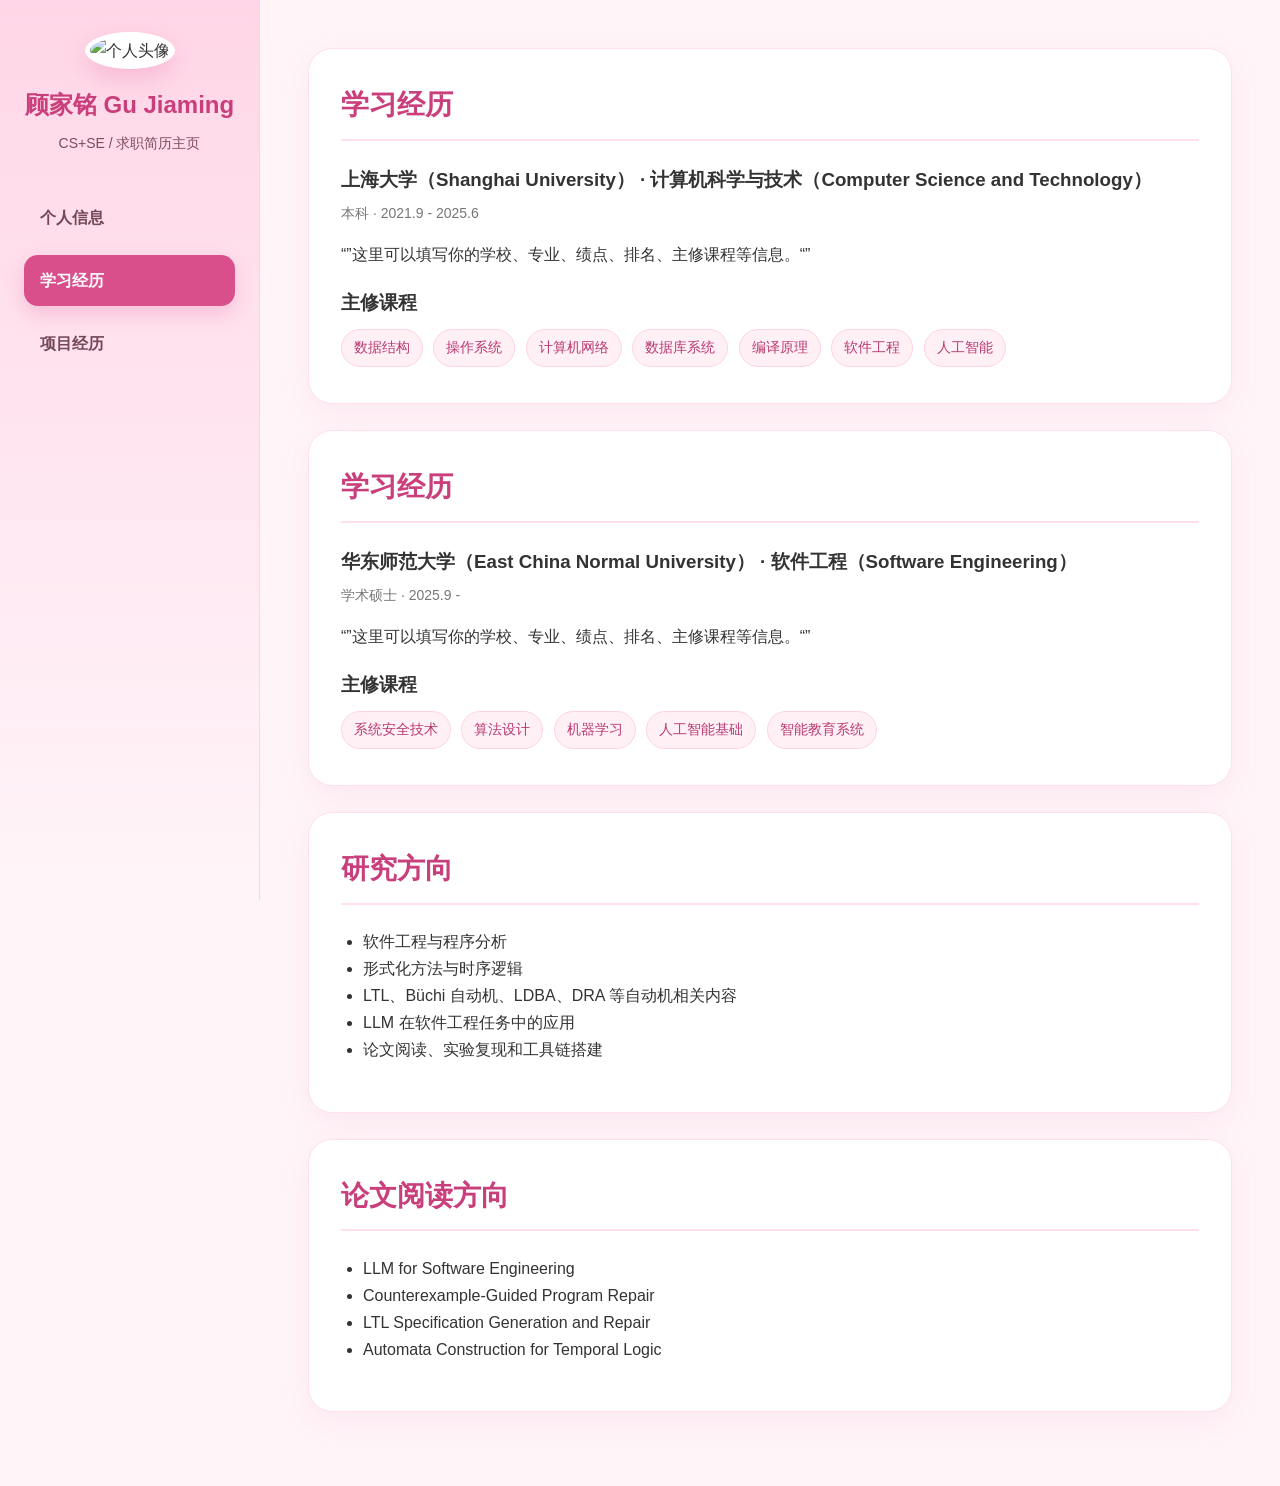
==== education.html @ da6d8108 "第一版个人简历" ====
<!DOCTYPE html>
<html lang="zh-CN">
<head>
  <meta charset="UTF-8" />
  <meta name="viewport" content="width=device-width, initial-scale=1.0" />
  <title>个人主页 | 学习经历</title>
  <link rel="stylesheet" href="style.css" />
</head>

<body>
  <div class="layout">

    <aside class="sidebar">
      <div class="profile">
        <img class="avatar" src="avatar.jpg" alt="个人头像" />
        <h1>顾家铭 Gu Jiaming</h1>
        <p>CS+SE / 求职简历主页</p>
      </div>

      <nav class="nav">
        <a href="index.html">个人信息</a>
        <a class="active" href="education.html">学习经历</a>
        <a href="projects.html">项目经历</a>
      </nav>
    </aside>

    <main class="content">
      <div class="container">

        <section class="card">
          <h2>学习经历</h2>

          <h3>上海大学（Shanghai University） · 计算机科学与技术（Computer Science and Technology）</h3>
          <div class="meta">本科 · 2021.9 - 2025.6</div>

          <p>
            “”这里可以填写你的学校、专业、绩点、排名、主修课程等信息。“”
          </p>

          <h3>主修课程</h3>
          <span class="tag">数据结构</span>
          <span class="tag">操作系统</span>
          <span class="tag">计算机网络</span>
          <span class="tag">数据库系统</span>
          <span class="tag">编译原理</span>
          <span class="tag">软件工程</span>
          <span class="tag">人工智能</span>
        </section>

        <section class="card">
          <h2>学习经历</h2>

          <h3>华东师范大学（East China Normal University） · 软件工程（Software Engineering）</h3>
          <div class="meta">学术硕士 · 2025.9 -</div>

          <p>
            “”这里可以填写你的学校、专业、绩点、排名、主修课程等信息。“”
          </p>

          <h3>主修课程</h3>
          <span class="tag">系统安全技术</span>
          <span class="tag">算法设计</span>
          <span class="tag">机器学习</span>
          <span class="tag">人工智能基础</span>
          <span class="tag">智能教育系统</span>
        </section>

        <section class="card">
          <h2>研究方向</h2>

          <ul>
            <li>软件工程与程序分析</li>
            <li>形式化方法与时序逻辑</li>
            <li>LTL、Büchi 自动机、LDBA、DRA 等自动机相关内容</li>
            <li>LLM 在软件工程任务中的应用</li>
            <li>论文阅读、实验复现和工具链搭建</li>
          </ul>
        </section>

        <section class="card">
          <h2>论文阅读方向</h2>

          <ul>
            <li>LLM for Software Engineering</li>
            <li>Counterexample-Guided Program Repair</li>
            <li>LTL Specification Generation and Repair</li>
            <li>Automata Construction for Temporal Logic</li>
          </ul>
        </section>

      </div>
    </main>

  </div>
</body>
</html>
---- style.css ----
* {
  box-sizing: border-box;
}

body {
  margin: 0;
  font-family: "Segoe UI", "Microsoft YaHei", Arial, sans-serif;
  background: #fff5f9;
  color: #333;
  line-height: 1.7;
}

a {
  text-decoration: none;
  color: inherit;
}

.layout {
  display: flex;
  min-height: 100vh;
}

/* 左侧边栏 */
.sidebar {
  width: 260px;
  background: linear-gradient(180deg, #ffd6e7, #fff5f9);
  border-right: 1px solid #ffd1e3;
  padding: 32px 24px;
  position: fixed;
  left: 0;
  top: 0;
  bottom: 0;
}

.profile {
  text-align: center;
  margin-bottom: 36px;
}

.avatar {
  width: 112px;
  height: 112px;
  border-radius: 50%;
  object-fit: cover;
  border: 5px solid white;
  box-shadow: 0 10px 25px rgba(216, 79, 139, 0.22);
  background: white;
}

.profile h1 {
  margin: 16px 0 6px;
  font-size: 24px;
  color: #c93f7c;
}

.profile p {
  margin: 0;
  color: #7b4b61;
  font-size: 14px;
}

.nav {
  display: flex;
  flex-direction: column;
  gap: 12px;
}

.nav a {
  padding: 12px 16px;
  border-radius: 14px;
  color: #74475a;
  font-weight: 600;
  transition: 0.2s;
}

.nav a:hover {
  background: white;
  color: #d84f8b;
  box-shadow: 0 8px 20px rgba(216, 79, 139, 0.12);
}

.nav a.active {
  background: #d84f8b;
  color: white;
  box-shadow: 0 8px 20px rgba(216, 79, 139, 0.22);
}

/* 右侧主内容 */
.content {
  margin-left: 260px;
  width: calc(100% - 260px);
  padding: 48px;
}

.container {
  max-width: 960px;
  margin: 0 auto;
}

.card {
  background: white;
  border-radius: 24px;
  padding: 32px;
  margin-bottom: 26px;
  box-shadow: 0 10px 30px rgba(216, 79, 139, 0.08);
  border: 1px solid #ffe0ec;
}

.card h2 {
  margin-top: 0;
  color: #c93f7c;
  font-size: 28px;
  border-bottom: 2px solid #ffe0ec;
  padding-bottom: 10px;
}

.card h3 {
  margin-bottom: 6px;
  color: #333;
}

.meta {
  color: #777;
  font-size: 14px;
  margin-bottom: 8px;
}

.tag {
  display: inline-block;
  padding: 6px 12px;
  margin: 4px 6px 4px 0;
  background: #fff0f6;
  color: #b83a72;
  border-radius: 999px;
  font-size: 14px;
  border: 1px solid #ffd2e5;
}

.button {
  display: inline-block;
  padding: 10px 18px;
  border-radius: 999px;
  background: #d84f8b;
  color: white;
  font-weight: 600;
  margin-right: 10px;
  margin-top: 8px;
  box-shadow: 0 8px 18px rgba(216, 79, 139, 0.22);
}

.button.secondary {
  background: white;
  color: #d84f8b;
  border: 1px solid #ffc2da;
  box-shadow: none;
}

ul {
  padding-left: 22px;
}

/* 手机端适配 */
@media (max-width: 800px) {
  .layout {
    flex-direction: column;
  }

  .sidebar {
    position: static;
    width: 100%;
    border-right: none;
    border-bottom: 1px solid #ffd1e3;
  }

  .content {
    margin-left: 0;
    width: 100%;
    padding: 24px;
  }

  .nav {
    flex-direction: row;
    flex-wrap: wrap;
    justify-content: center;
  }
}
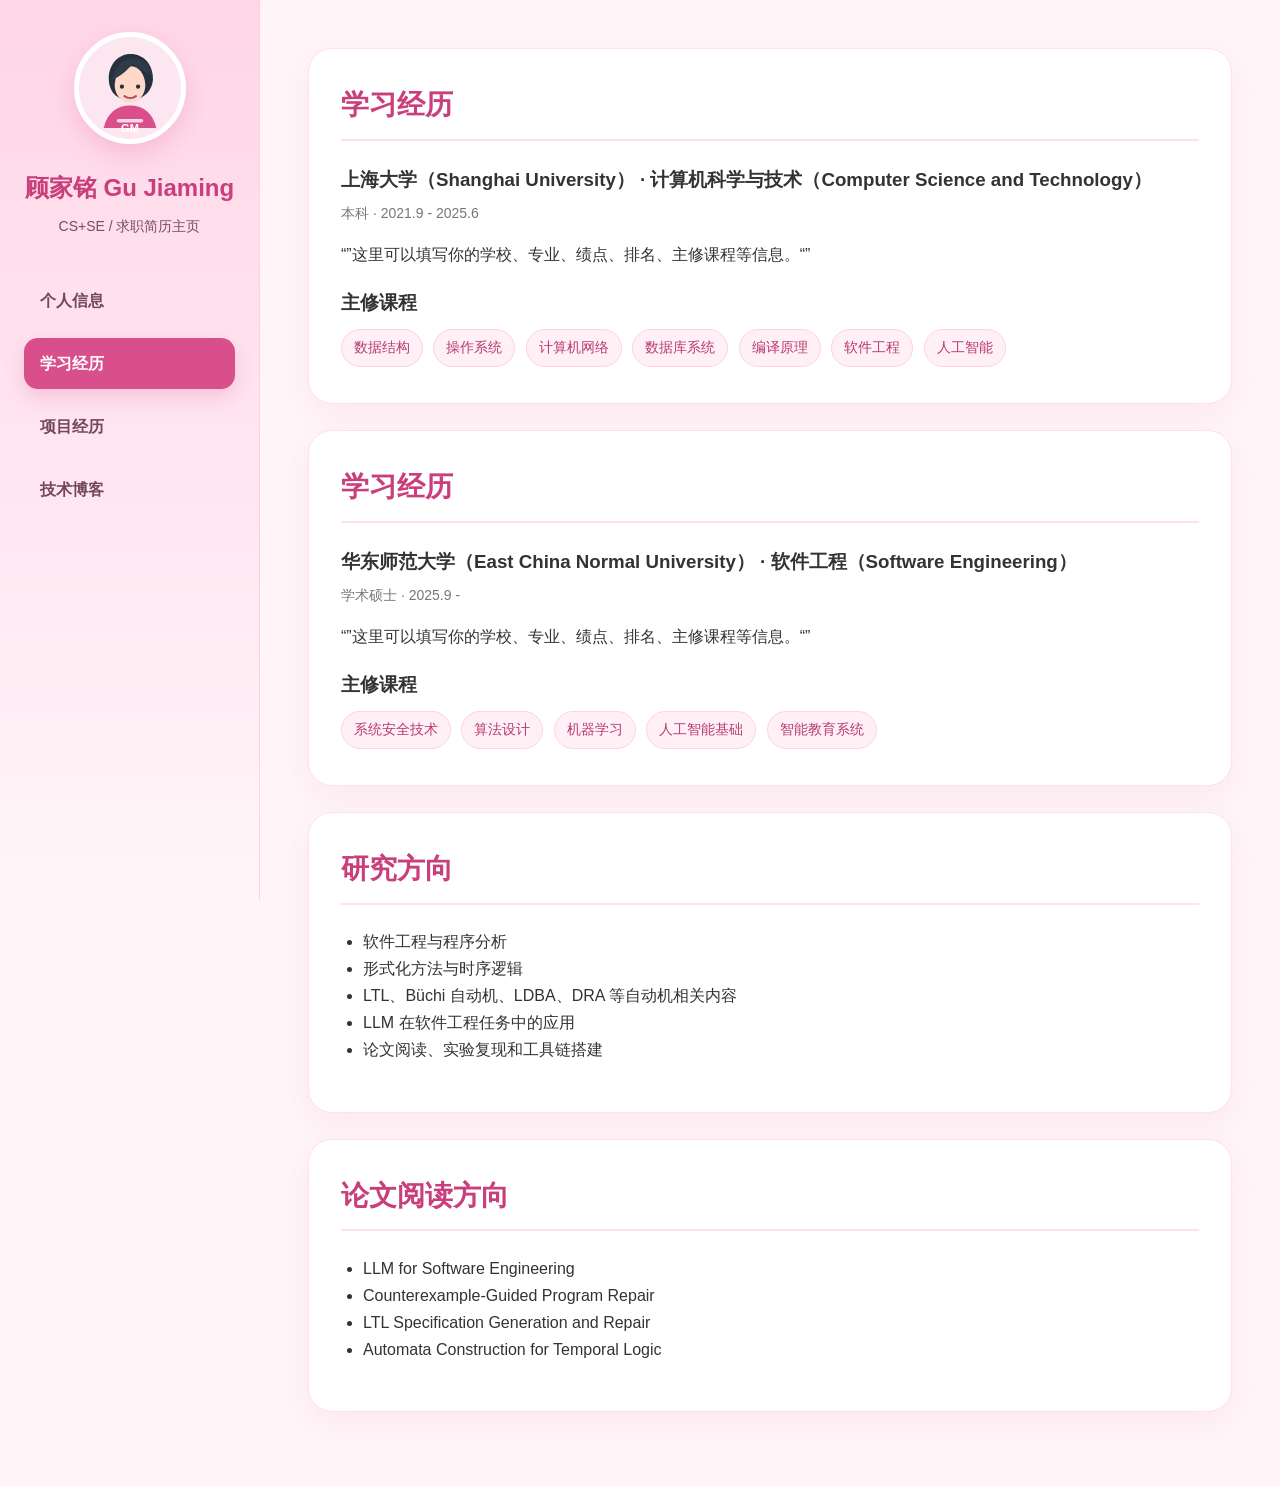
==== commit 58e1cb68: "加上博客功能页面" ====
--- a/education.html
+++ b/education.html
@@ -12,7 +12,7 @@
 
     <aside class="sidebar">
       <div class="profile">
-        <img class="avatar" src="avatar.jpg" alt="个人头像" />
+        <img class="avatar" src="avatar.svg" alt="个人头像" />
         <h1>顾家铭 Gu Jiaming</h1>
         <p>CS+SE / 求职简历主页</p>
       </div>
@@ -21,6 +21,7 @@
         <a href="index.html">个人信息</a>
         <a class="active" href="education.html">学习经历</a>
         <a href="projects.html">项目经历</a>
+        <a href="blog.html">技术博客</a>
       </nav>
     </aside>
 
@@ -93,4 +94,4 @@
 
   </div>
 </body>
-</html>+</html>
--- a/style.css
+++ b/style.css
@@ -159,6 +159,164 @@
   padding-left: 22px;
 }
 
+.sr-only {
+  position: absolute;
+  width: 1px;
+  height: 1px;
+  padding: 0;
+  margin: -1px;
+  overflow: hidden;
+  clip: rect(0, 0, 0, 0);
+  white-space: nowrap;
+  border: 0;
+}
+
+.blog-page {
+  background: #f8f9fb;
+  color: #26313f;
+}
+
+.back-home {
+  position: fixed;
+  top: 22px;
+  left: 24px;
+  z-index: 10;
+  padding: 8px 14px;
+  border-radius: 999px;
+  color: #c93f7c;
+  background: rgba(255, 255, 255, 0.88);
+  border: 1px solid #ffd2e5;
+  box-shadow: 0 8px 20px rgba(216, 79, 139, 0.12);
+  font-weight: 600;
+}
+
+.blog-hero {
+  text-align: center;
+  padding: 14px 20px 34px;
+  border-bottom: 1px solid #e7e9ee;
+}
+
+.blog-avatar {
+  width: 132px;
+  height: 132px;
+  object-fit: cover;
+  border-radius: 4px;
+  border: 2px solid #d8dde7;
+  background: white;
+}
+
+.blog-hero h1 {
+  margin: 8px 0 4px;
+  color: #26313f;
+  font-family: Georgia, "Times New Roman", "Microsoft YaHei", serif;
+  font-size: 42px;
+  font-weight: 500;
+  line-height: 1.25;
+}
+
+.blog-hero p {
+  margin: 0;
+  color: #8290a3;
+  font-size: 19px;
+}
+
+.blog-tabs {
+  display: flex;
+  justify-content: center;
+  gap: 34px;
+  margin-top: 46px;
+  font-size: 20px;
+}
+
+.blog-tabs a {
+  color: #0b6bd3;
+}
+
+.blog-tabs a:hover,
+.blog-tabs a.active {
+  color: #c93f7c;
+}
+
+.blog-main {
+  max-width: 1080px;
+  margin: 0 auto;
+  padding: 72px 24px 56px;
+}
+
+.search-box {
+  display: block;
+  margin-bottom: 34px;
+}
+
+.search-box input {
+  width: 100%;
+  height: 44px;
+  padding: 0 20px;
+  border: 1px solid #b9d2e8;
+  border-radius: 999px;
+  background: #f6f7f9;
+  color: #26313f;
+  font-size: 18px;
+  box-shadow: 0 0 0 2px rgba(153, 190, 224, 0.12), 0 8px 18px rgba(91, 135, 176, 0.16);
+}
+
+.search-box input:focus {
+  outline: 2px solid #d84f8b;
+  border-color: #d84f8b;
+}
+
+.post-preview {
+  padding: 34px 0 42px;
+  border-bottom: 1px solid #e4e7ec;
+}
+
+.post-preview h2 {
+  margin: 0 0 8px;
+  color: #273241;
+  font-family: Georgia, "Times New Roman", "Microsoft YaHei", serif;
+  font-size: 34px;
+  line-height: 1.35;
+  font-weight: 700;
+}
+
+.post-meta {
+  display: flex;
+  flex-wrap: wrap;
+  gap: 8px;
+  align-items: center;
+  margin-bottom: 18px;
+  color: #7b8795;
+  font-size: 16px;
+}
+
+.post-meta span {
+  padding: 1px 8px;
+  border-radius: 4px;
+  background: #eef1f5;
+  color: #2f3a48;
+}
+
+.post-preview p {
+  margin: 0 0 22px;
+  font-size: 19px;
+  line-height: 1.9;
+}
+
+.read-more {
+  color: #0b6bd3;
+  font-size: 18px;
+}
+
+.blog-categories {
+  padding-top: 34px;
+}
+
+.blog-categories h2 {
+  margin: 0 0 10px;
+  color: #26313f;
+  font-size: 24px;
+}
+
 /* 手机端适配 */
 @media (max-width: 800px) {
   .layout {
@@ -183,4 +341,41 @@
     flex-wrap: wrap;
     justify-content: center;
   }
-}+
+  .back-home {
+    position: static;
+    display: inline-block;
+    margin: 14px 0 0 14px;
+  }
+
+  .blog-hero {
+    padding-top: 12px;
+  }
+
+  .blog-avatar {
+    width: 104px;
+    height: 104px;
+  }
+
+  .blog-hero h1 {
+    font-size: 32px;
+  }
+
+  .blog-tabs {
+    gap: 22px;
+    margin-top: 30px;
+    font-size: 18px;
+  }
+
+  .blog-main {
+    padding: 38px 20px 42px;
+  }
+
+  .post-preview h2 {
+    font-size: 26px;
+  }
+
+  .post-preview p {
+    font-size: 17px;
+  }
+}
